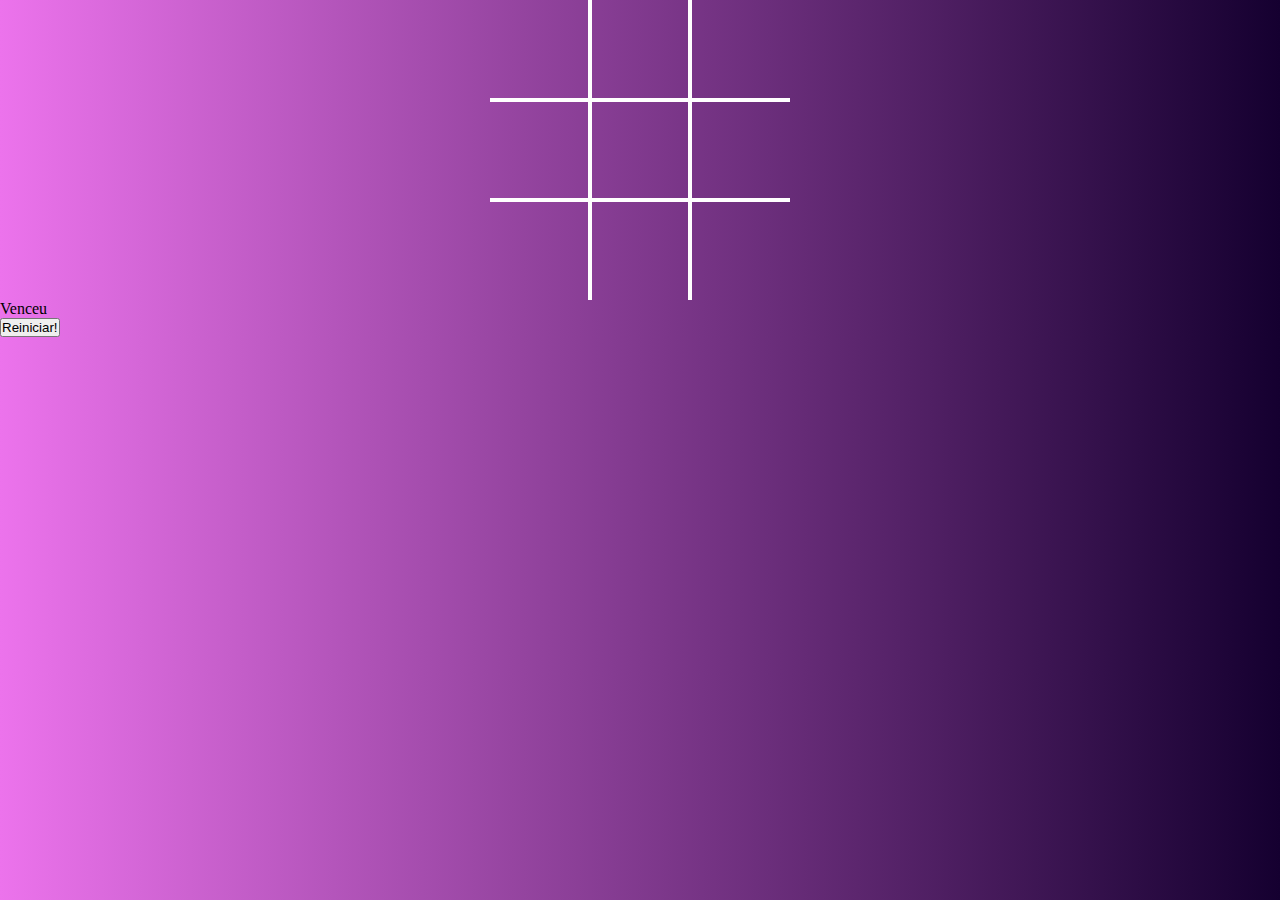
==== index.html @ 3076de23 "." ====
<!DOCTYPE html>
<html lang="en">
<head>
    <meta charset="UTF-8">
    <meta name="viewport" content="width=device-width, initial-scale=1.0">
    <link rel="stylesheet" href="./css/style.css">
    <title>Jogo da Velha</title>
</head>
<body>
    
    <div class="board" data-board><!--classe que ira conter todas as 9 celulas-->
    <div class="cell" data-cell></div><!--1° celura filha  do board-->
    <div class="cell" data-cell></div><!--2° celura filha  do board-->
    <div class="cell" data-cell></div><!--3° celura filha  do board-->
    <div class="cell" data-cell></div><!--4° celura filha  do board-->
    <div class="cell" data-cell></div><!--5° celura filha  do board-->
    <div class="cell" data-cell></div><!--6° celura filha  do board-->
    <div class="cell" data-cell></div><!--7° celura filha  do board-->
    <div class="cell" data-cell></div><!--8° celura filha  do board-->
    <div class="cell" data-cell></div><!--9° celura filha  do board-->
    <!--Lá vai uma declaração pra você " Você é uma pessoa que eu admiro pra caramba, eu gosto de você e gosto de ficar com você
    meu riso é tão felixx contigo meu melhor amigo é oi seu amor 
    e"-->
</div>

    <div class="winnig-message" data-winning-message>


    </div>

    <p class="winnig-message-text" data-winning-message-text> Venceu</p>

    <button class="winning-message-button" data-restart-button>Reiniciar!</button>

</body>
</html>
---- css/style.css ----
*{
    /*chamado RESET - ele vai chamar todos os elementos da nossa pág*/
box-sizing:border-box;
margin: 0;
padding:0;
}

body{
    background: linear-gradient(90deg, black, pink, rgb(236, 115, 236) 0%,
    rgb(21, 0, 48) 100%)
}

.board {    
    display: grid;
    width: 100%;
    height: 100%;

    justify-content: center;
    align-content: center;
    justify-items: center; /*irá alinhar o conteudo da célula "X" e 
                            a "bolinha"  no centro da célula*/
    align-items: center;
    grid-template-columns: repeat(3, auto);
}
.cell{
    width: 100px;
    height: 100px;
    border: 2px solid white; /*borda bca*/
    display: flex;
    justify-content: center;
    align-items: center; /*o display, o justify e align é para garantir que o contéudo
                         irá ficar dentro da célula*/
    position: relative;
}
/*vamos tirar bordas*/
.cell:nth-child(1),
.cell:nth-child(2),
.cell:nth-child(3){
    border-top:none; 
   
}

.cell:nth-child(7),
.cell:nth-child(8),
.cell:nth-child(9){
    border-bottom:none; 
   
}

.cell:nth-child(1),
.cell:nth-child(4),
.cell:nth-child(7){
    border-left:none; 
   
}

.cell:nth-child(3),
.cell:nth-child(6),
.cell:nth-child(9){
    border-right:none; 
   
}
/*Mensagem de vitória*/
.winning-message{
    display: none;
}
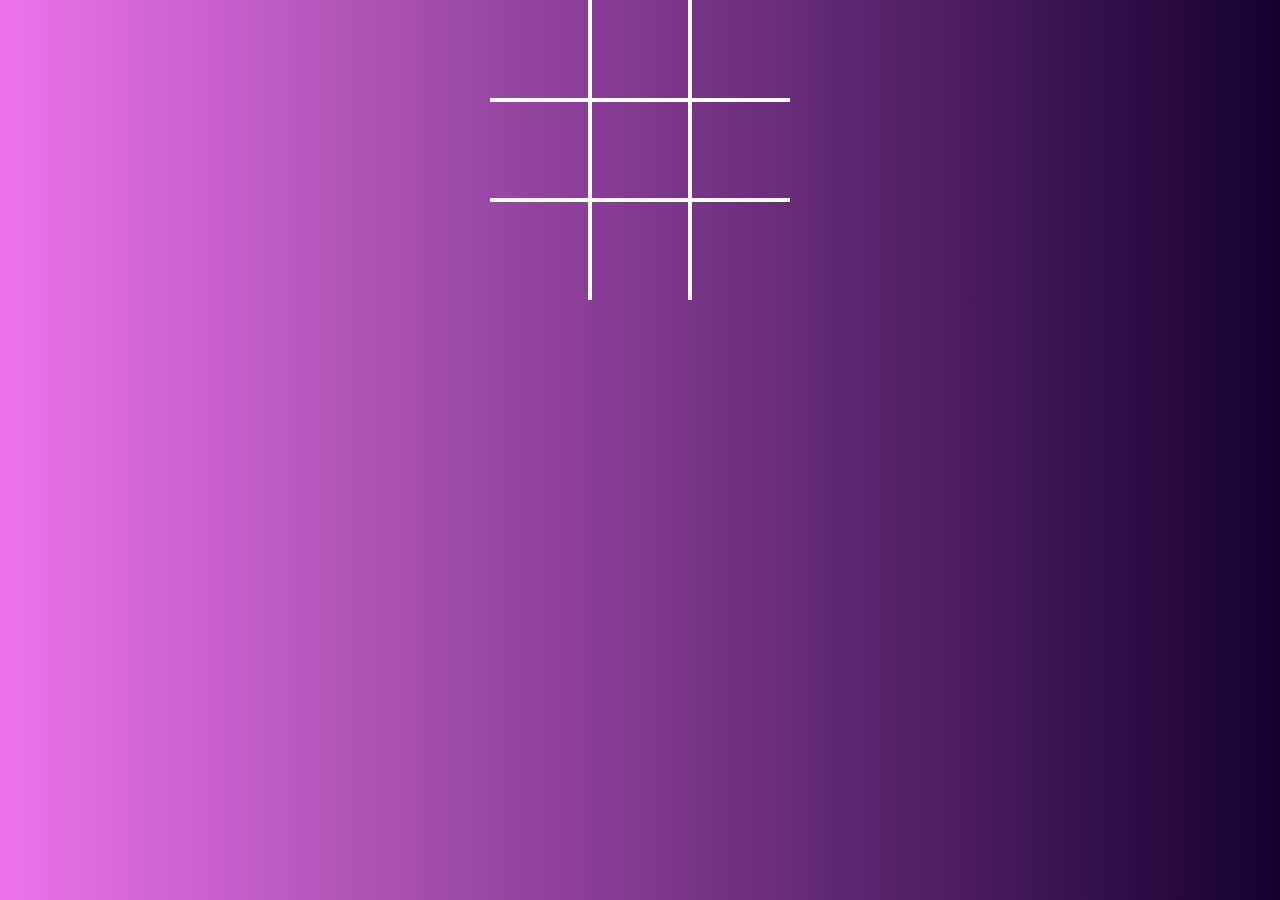
==== commit 0a3d57cd: "." ====
--- a/index.html
+++ b/index.html
@@ -23,14 +23,12 @@
     e"-->
 </div>
 
-    <div class="winnig-message" data-winning-message>
+    <div class="winning-message" data-winning-message>
 
 
-    </div>
-
-    <p class="winnig-message-text" data-winning-message-text> Venceu</p>
+    <p class="winning-message-text" data-winning-message-text> Venceu</p>
 
     <button class="winning-message-button" data-restart-button>Reiniciar!</button>
-
+</div>
 </body>
 </html>--- a/css/style.css
+++ b/css/style.css
@@ -32,28 +32,28 @@
                          irá ficar dentro da célula*/
     position: relative;
 }
-/*vamos tirar bordas*/
+/*vamos tirar bordas da 1, 2 e 3 celula*/
 .cell:nth-child(1),
 .cell:nth-child(2),
 .cell:nth-child(3){
     border-top:none; 
    
 }
-
+/*vamos tirar bordas da 7, 8 e 9 celula*/
 .cell:nth-child(7),
 .cell:nth-child(8),
 .cell:nth-child(9){
     border-bottom:none; 
    
 }
-
+/*vamos tirar bordas da 1, 4 e 7 celula*/
 .cell:nth-child(1),
 .cell:nth-child(4),
 .cell:nth-child(7){
     border-left:none; 
    
 }
-
+/*vamos tirar bordas da 3, 6 e 9 celula*/
 .cell:nth-child(3),
 .cell:nth-child(6),
 .cell:nth-child(9){
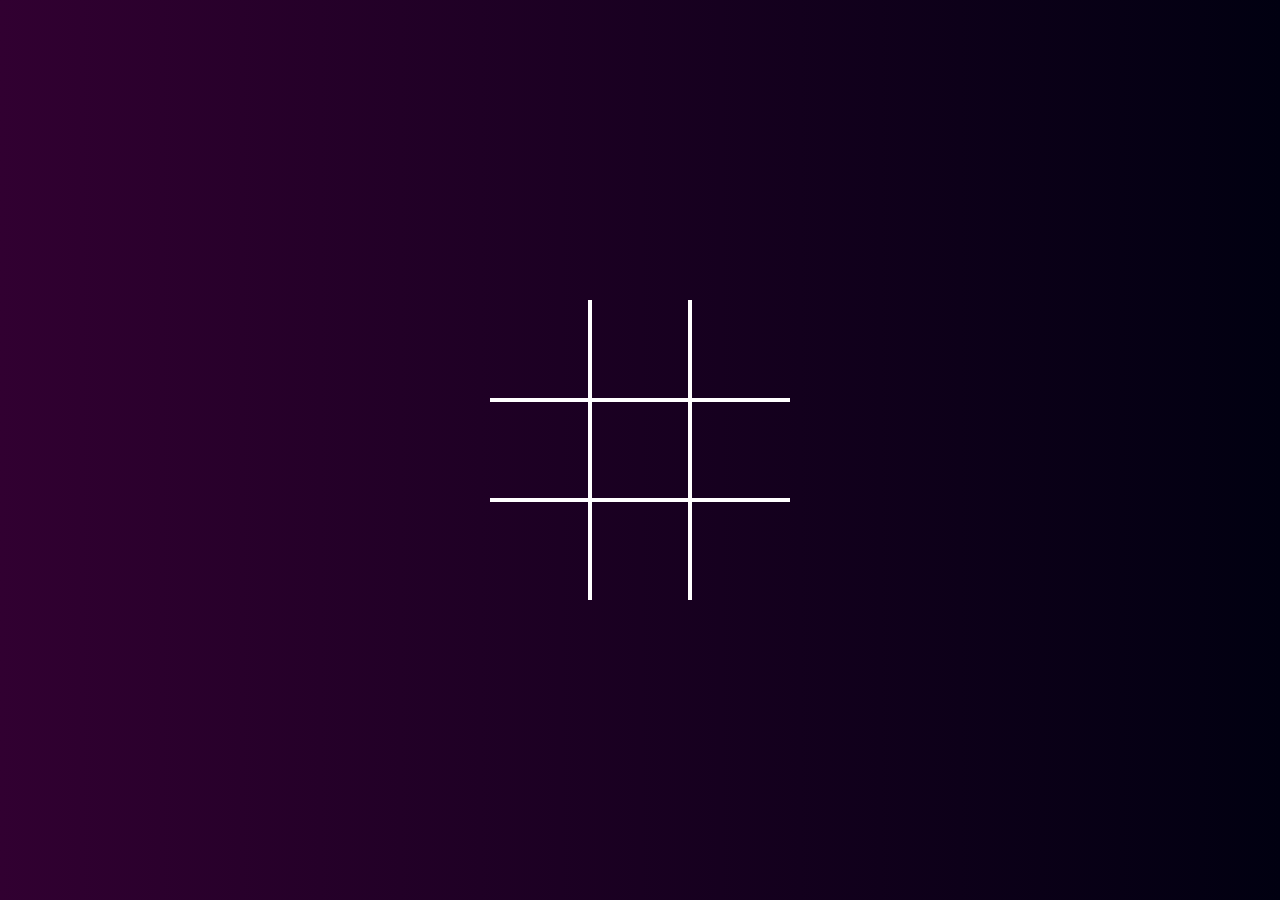
==== commit 1148209a: "atualizados" ====
--- a/index.html
+++ b/index.html
@@ -8,9 +8,10 @@
 </head>
 <body>
     
-    <div class="board" data-board><!--classe que ira conter todas as 9 celulas-->
-    <div class="cell" data-cell></div><!--1° celura filha  do board-->
-    <div class="cell" data-cell></div><!--2° celura filha  do board-->
+    <div class="board x" data-board><!--classe que ira conter todas as 9 celulas-->
+
+    <div class="cell x" data-cell></div><!--1° celura filha  do board-->
+    <div class="cell circle" data-cell></div><!--2° celura filha  do board-->
     <div class="cell" data-cell></div><!--3° celura filha  do board-->
     <div class="cell" data-cell></div><!--4° celura filha  do board-->
     <div class="cell" data-cell></div><!--5° celura filha  do board-->
@@ -18,15 +19,13 @@
     <div class="cell" data-cell></div><!--7° celura filha  do board-->
     <div class="cell" data-cell></div><!--8° celura filha  do board-->
     <div class="cell" data-cell></div><!--9° celura filha  do board-->
-    <!--Lá vai uma declaração pra você " Você é uma pessoa que eu admiro pra caramba, eu gosto de você e gosto de ficar com você
-    meu riso é tão felixx contigo meu melhor amigo é oi seu amor 
-    e"-->
+    
 </div>
 
     <div class="winning-message" data-winning-message>
 
 
-    <p class="winning-message-text" data-winning-message-text> Venceu</p>
+    <p class="winning-message-text" data-winning-message-text>X Venceu</p>
 
     <button class="winning-message-button" data-restart-button>Reiniciar!</button>
 </div>
--- a/css/style.css
+++ b/css/style.css
@@ -6,8 +6,10 @@
 }
 
 body{
-    background: linear-gradient(90deg, black, pink, rgb(236, 115, 236) 0%,
-    rgb(21, 0, 48) 100%)
+    height: 100vh;
+    width: 100vw;
+    background: linear-gradient(90deg, rgb(252, 170, 234), rgb(185, 112, 124), rgb(49, 0, 49) 0%,
+    rgb(1, 0, 17) 100%)
 }
 
 .board {    
@@ -63,4 +65,22 @@
 /*Mensagem de vitória*/
 .winning-message{
     display: none;
-}+}
+
+/* x */
+.cell.x ::before,
+.cell.x ::after, /* as 2 linhas e pracriar a perninha do x "antes e depois"/*
+
+.board.x.cell: :not(.x):not(.circle):hover::after  /* quero pegar todas as celulas da board x,*/
+/*que nao tenha a classe x e nem a classse circle, e nas celulas que estao vazias */
+.board.x.cell: :not(.x):not(.circle):hover::after/*quero aplicar o hover after e before*/
+.board.x.cell: :not(.x):not(.circle):hover::before {
+    
+    content: ""; /*significa - vazio */
+    height: calc(100px * 0.15); /*100px e o tamanho da altura da celula, e 15% do altura da celula*/
+    width: calc(100px *  0.9); /*100px e o tamanho da largura da celula, e 90% do altura da celula*/
+    background: #fdb2df;
+    position: absolute; /* esse position ira fazer com que forme o X normal*/
+    
+} 
+
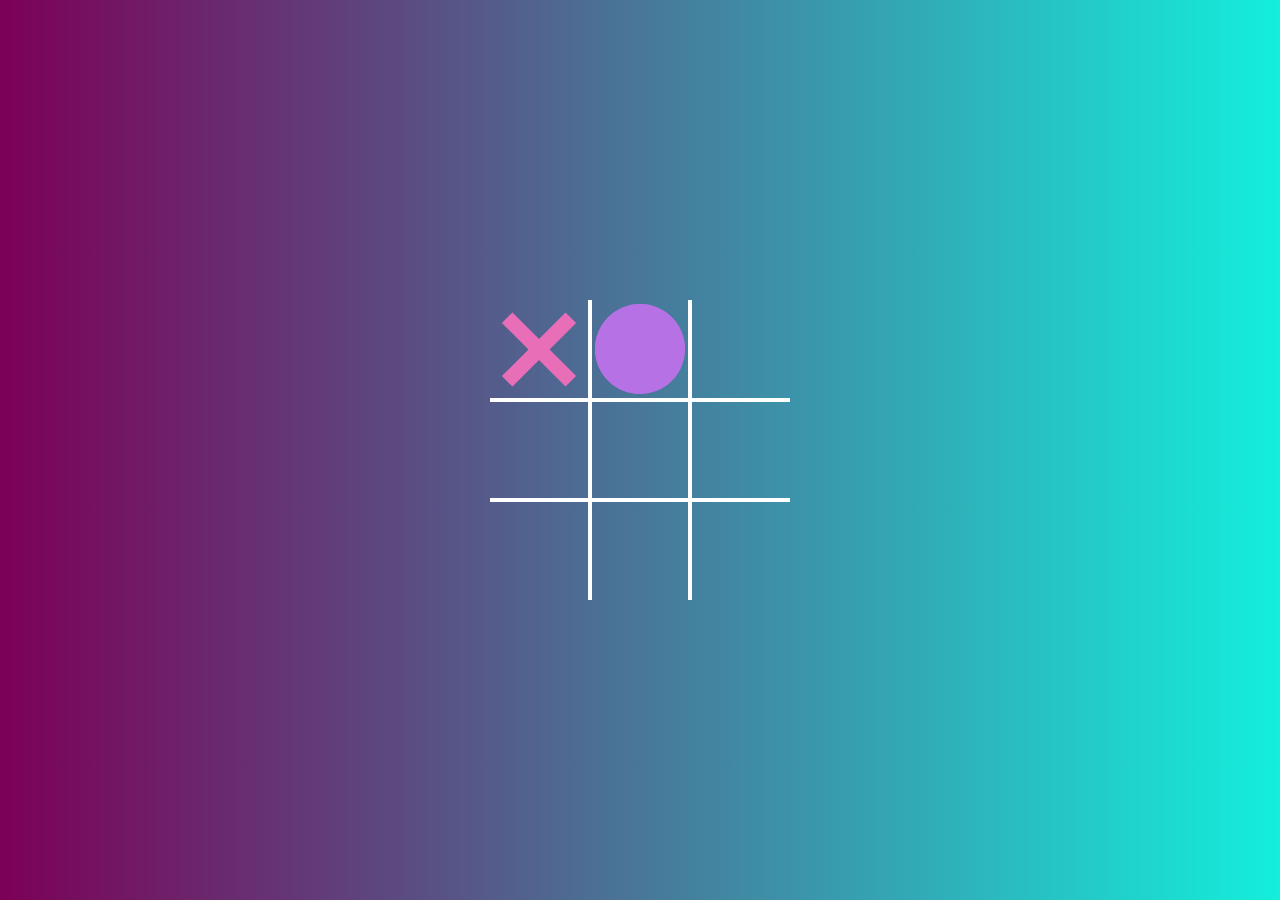
==== commit 03590895: "att" ====
--- a/index.html
+++ b/index.html
@@ -8,7 +8,7 @@
 </head>
 <body>
     
-    <div class="board x" data-board><!--classe que ira conter todas as 9 celulas-->
+    <div class="board x" ><!--classe que ira conter todas as 9 celulas-->
 
     <div class="cell x" data-cell></div><!--1° celura filha  do board-->
     <div class="cell circle" data-cell></div><!--2° celura filha  do board-->
--- a/css/style.css
+++ b/css/style.css
@@ -8,8 +8,8 @@
 body{
     height: 100vh;
     width: 100vw;
-    background: linear-gradient(90deg, rgb(252, 170, 234), rgb(185, 112, 124), rgb(49, 0, 49) 0%,
-    rgb(1, 0, 17) 100%)
+    background: linear-gradient(90deg, rgb(175, 95, 158), rgb(241, 110, 253), rgb(124, 0, 87) 0%,
+    rgb(20, 238, 220) 100%)
 }
 
 .board {    
@@ -68,19 +68,48 @@
 }
 
 /* x */
-.cell.x ::before,
-.cell.x ::after, /* as 2 linhas e pracriar a perninha do x "antes e depois"/*
+.cell.x::before,
+.cell.x::after, /* as 2 linhas e pracriar a perninha do x "antes e depois"/*
 
 .board.x.cell: :not(.x):not(.circle):hover::after  /* quero pegar todas as celulas da board x,*/
 /*que nao tenha a classe x e nem a classse circle, e nas celulas que estao vazias */
-.board.x.cell: :not(.x):not(.circle):hover::after/*quero aplicar o hover after e before*/
-.board.x.cell: :not(.x):not(.circle):hover::before {
+.board.x .cell:not(.x):not(.circle):hover::after, /*quero aplicar o hover after e before*/
+.board.x .cell:not(.x):not(.circle):hover::before {
     
     content: ""; /*significa - vazio */
     height: calc(100px * 0.15); /*100px e o tamanho da altura da celula, e 15% do altura da celula*/
     width: calc(100px *  0.9); /*100px e o tamanho da largura da celula, e 90% do altura da celula*/
-    background: #fdb2df;
+    background: #e96eb8;
     position: absolute; /* esse position ira fazer com que forme o X normal*/
-    
 } 
 
+ .cell.x::before, /*before e uma perninha do x*/
+ .board.x .cell.cell:not(.x):not(.circle):hover::before { 
+    transform: rotate(45deg);
+ }
+
+.cell.x::after, /*after e outra perninha do x*/
+.board.board.x .cell:not(.x):not(.circle):hover::after {
+    transform: rotate(-45deg);
+}
+ /*circle*/
+ .cell.circle::before,
+ .cell.circle::after{
+    content: "";
+    height: calc(100px * 0.9);
+    width: calc(100px * 0.9);
+    background: rgb(182, 114, 228);
+    position: absolute;
+    border-radius: 50%; /*ira deixar no formato de circulo*/
+ }
+ 
+/*serve para informar que ja tem um x e um circulo selecionado dentro da celula
+nao ira permitir que seja clicado com mause*/
+.cell.x, .cell.circle {
+    cursor: not-allowed;
+}
+
+/*mensagem de vitoria*/
+.winning-message {
+    display: none;
+}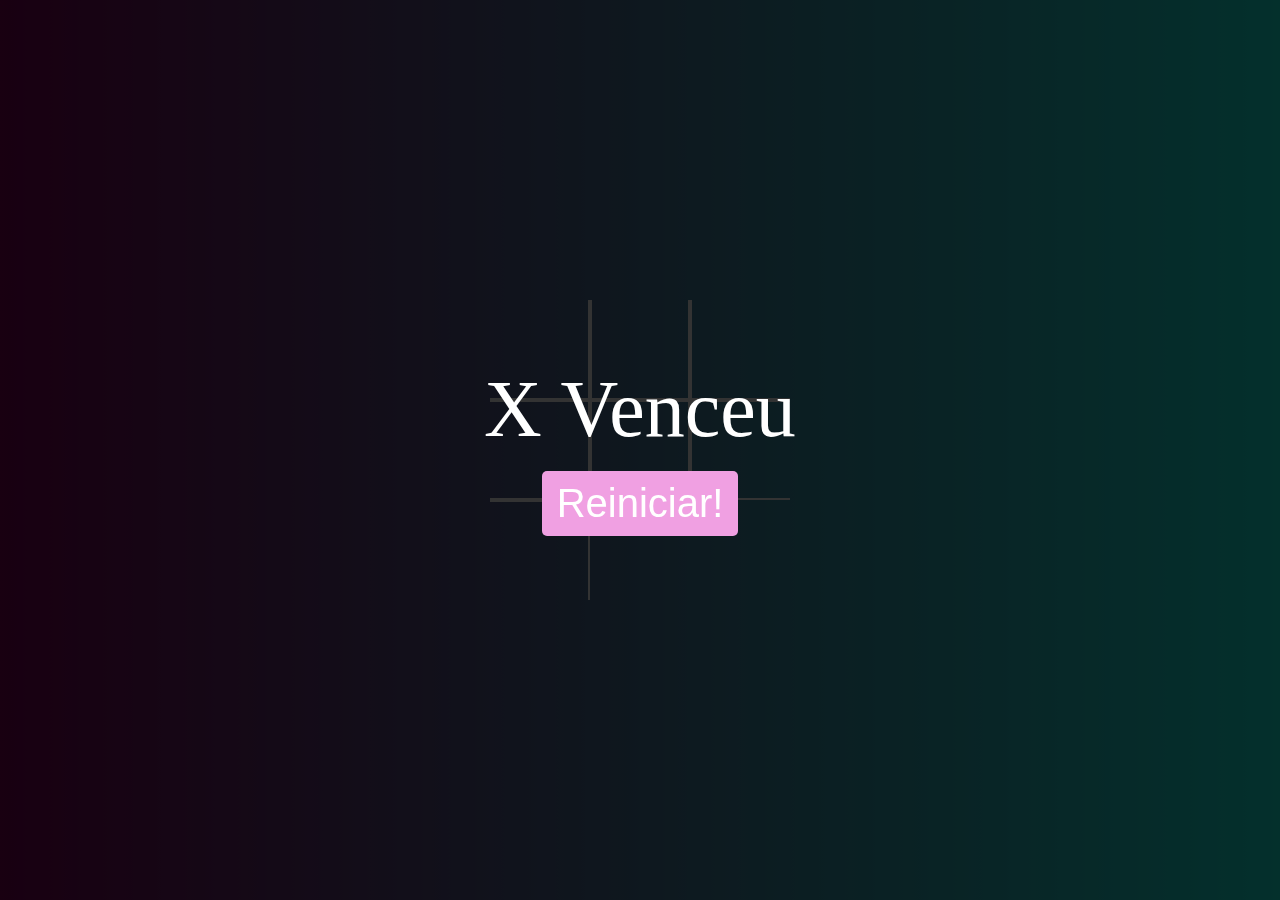
==== commit c04e4aaa: "js" ====
--- a/index.html
+++ b/index.html
@@ -8,10 +8,9 @@
 </head>
 <body>
     
-    <div class="board x" ><!--classe que ira conter todas as 9 celulas-->
+    <div class="board"data-board  ><!--classe que ira conter todas as 9 celulas-->
 
-    <div class="cell x" data-cell></div><!--1° celura filha  do board-->
-    <div class="cell circle" data-cell></div><!--2° celura filha  do board-->
+   
     <div class="cell" data-cell></div><!--3° celura filha  do board-->
     <div class="cell" data-cell></div><!--4° celura filha  do board-->
     <div class="cell" data-cell></div><!--5° celura filha  do board-->
@@ -23,11 +22,12 @@
 </div>
 
     <div class="winning-message" data-winning-message>
+    <p class="winning-message-text" data-winning-message-text>X Venceu</p>
+    <button class="winning-message-button" data-restart-button>Reiniciar!</button>
+</div>
+
+<script src="./js/script.js"></script>
 
 
-    <p class="winning-message-text" data-winning-message-text>X Venceu</p>
-
-    <button class="winning-message-button" data-restart-button>Reiniciar!</button>
-</div>
 </body>
 </html>--- a/css/style.css
+++ b/css/style.css
@@ -109,7 +109,42 @@
     cursor: not-allowed;
 }
 
-/*mensagem de vitoria*/
-.winning-message {
-    display: none;
+ /* Mensagem de Vitória */
+ .winning-message{
+    display: flex;
+    position: fixed;
+    top: 0;
+    left: 0;
+    right: 0;
+    bottom: 0;
+    justify-content: center;
+    align-items: center;
+    background-color: rgba(0,0,0,0.8);
+    flex-direction: column;
+ }
+
+ .winning-message-button{
+    font-size: 2.5rem;
+    background-color: rgb(240, 160, 226);
+    padding: 10px 15px;
+    cursor: pointer;
+    border-radius: 5px;
+    border: none;
+    margin-top: 16px;
+    color: white;
+}
+ 
+.winning-message-button:hover{ /*efeito de hover qdo passar
+                                o mouse em cima do botao o efeito seja fonte bca
+                                e fundo verde*/
+color: rgb(250, 0, 187);
+background-color:white; }
+
+.winning-message-text{
+    color:white;
+    font-size: 5rem;
+}
+
+.show-winning-message { /*para aparecer a msg de vitoria*/
+    display: flex;
 }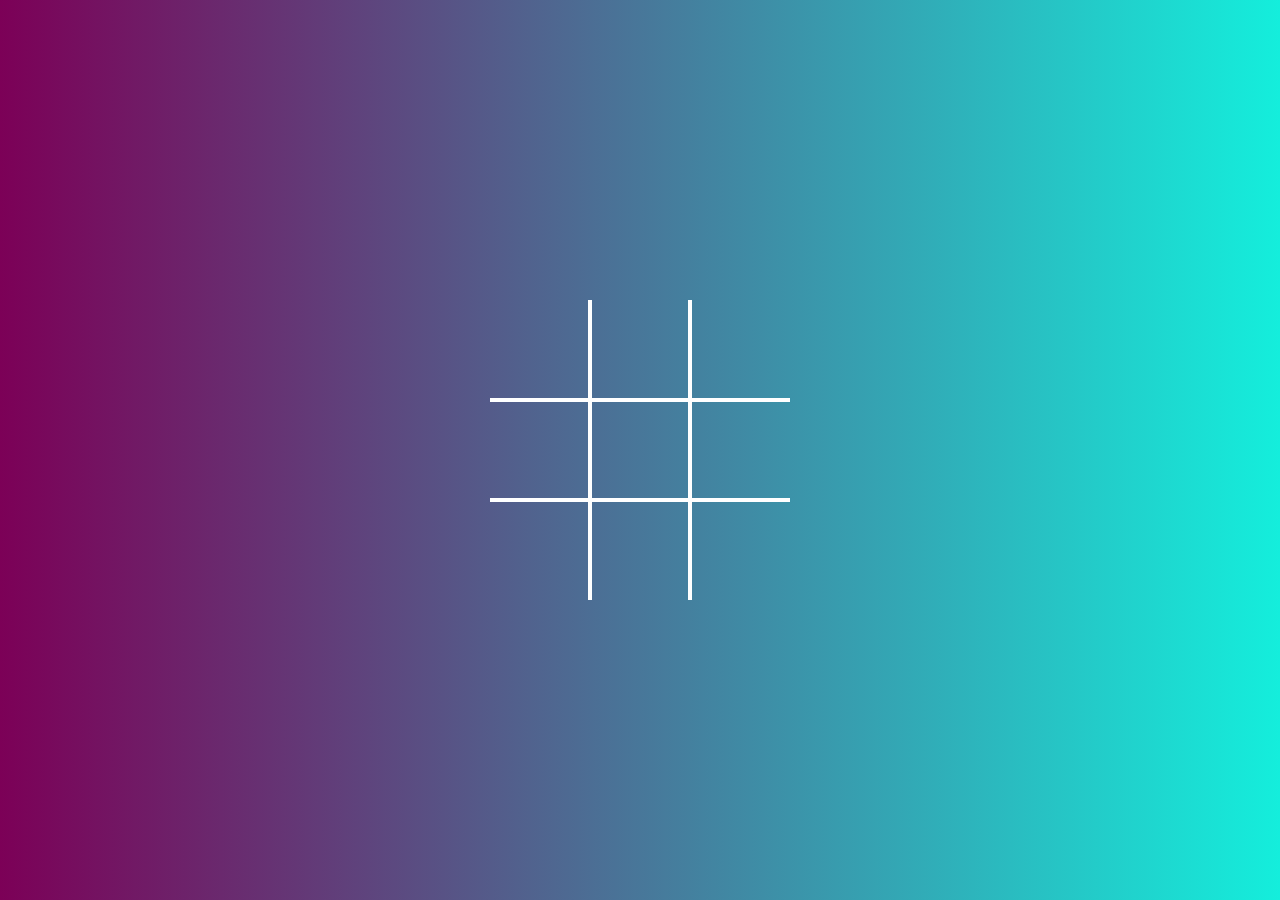
==== commit 9c6b9f01: "js ok" ====
--- a/index.html
+++ b/index.html
@@ -11,13 +11,15 @@
     <div class="board"data-board  ><!--classe que ira conter todas as 9 celulas-->
 
    
-    <div class="cell" data-cell></div><!--3° celura filha  do board-->
-    <div class="cell" data-cell></div><!--4° celura filha  do board-->
-    <div class="cell" data-cell></div><!--5° celura filha  do board-->
-    <div class="cell" data-cell></div><!--6° celura filha  do board-->
-    <div class="cell" data-cell></div><!--7° celura filha  do board-->
-    <div class="cell" data-cell></div><!--8° celura filha  do board-->
-    <div class="cell" data-cell></div><!--9° celura filha  do board-->
+        <div class="cell x" data-cell></div><!--1° celura filha  do board-->
+        <div class="cell circle" data-cell></div><!--2° celura filha  do board-->
+        <div class="cell" data-cell></div><!--3° celura filha  do board-->
+        <div class="cell" data-cell></div><!--4° celura filha  do board-->
+        <div class="cell" data-cell></div><!--5° celura filha  do board-->
+        <div class="cell" data-cell></div><!--6° celura filha  do board-->
+        <div class="cell" data-cell></div><!--7° celura filha  do board-->
+        <div class="cell" data-cell></div><!--8° celura filha  do board-->
+        <div class="cell" data-cell></div><!--9° celura filha  do board-->
     
 </div>
 
@@ -26,7 +28,7 @@
     <button class="winning-message-button" data-restart-button>Reiniciar!</button>
 </div>
 
-<script src="./js/script.js"></script>
+<script src="./js/scripts.js"></script>
 
 
 </body>
--- a/css/style.css
+++ b/css/style.css
@@ -111,7 +111,7 @@
 
  /* Mensagem de Vitória */
  .winning-message{
-    display: flex;
+    display: none;
     position: fixed;
     top: 0;
     left: 0;
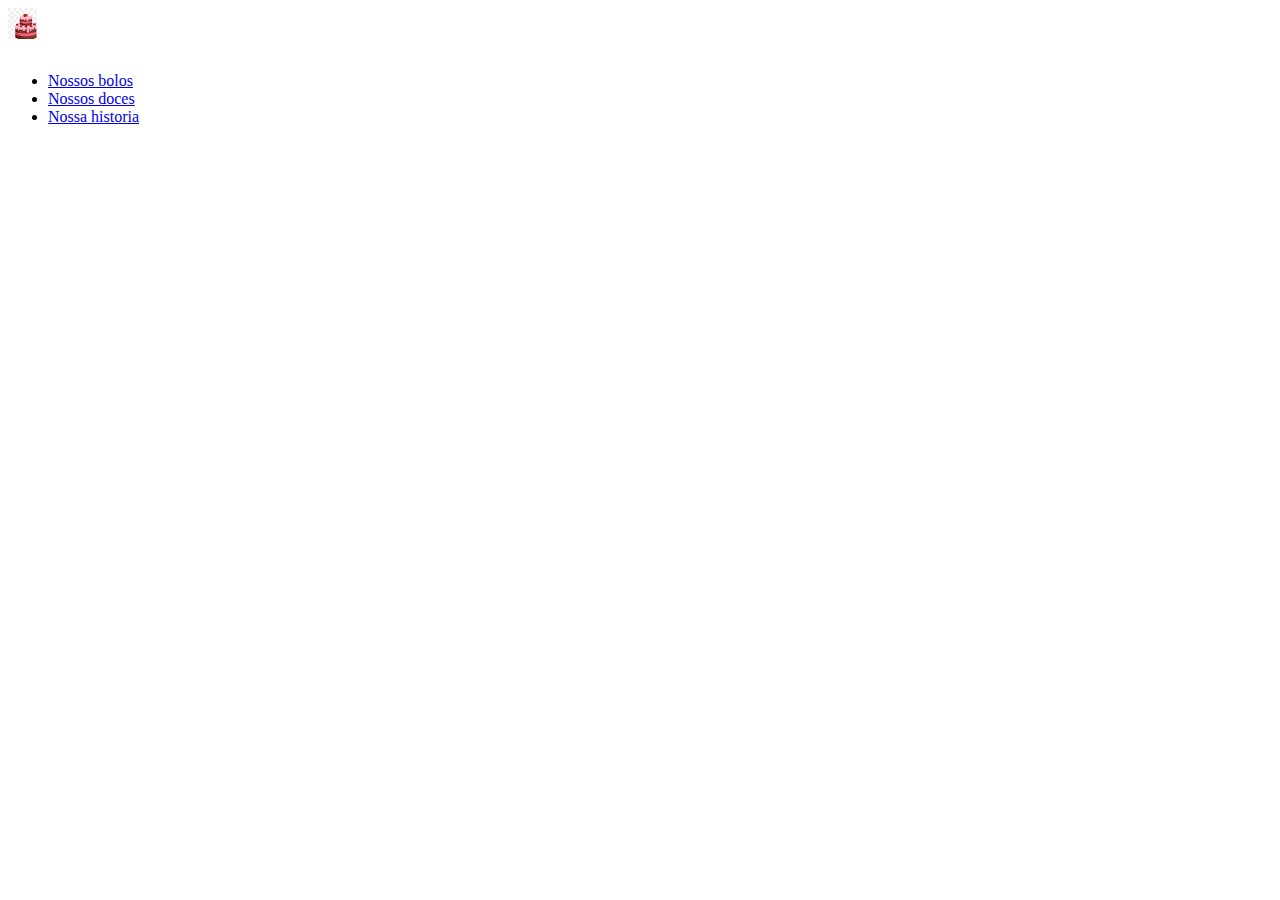
==== commit 038b5162: "logo" ====
--- a/index.html
+++ b/index.html
@@ -1,35 +1,24 @@
 <!DOCTYPE html>
-<html lang="en">
+<html lang="pr-br">
 <head>
-    <meta charset="UTF-8">
-    <meta name="viewport" content="width=device-width, initial-scale=1.0">
+	<meta charset="UTF-8">
+	    <meta name="viewport" content="width=device-width, initial-scale=1.0">
+	            <title>vahcakes</title>
     <link rel="stylesheet" href="./css/style.css">
-    <title>Jogo da Velha</title>
+    <title>	Vahcakes</title>
 </head>
 <body>
-    
-    <div class="board"data-board  ><!--classe que ira conter todas as 9 celulas-->
-
-   
-        <div class="cell x" data-cell></div><!--1° celura filha  do board-->
-        <div class="cell circle" data-cell></div><!--2° celura filha  do board-->
-        <div class="cell" data-cell></div><!--3° celura filha  do board-->
-        <div class="cell" data-cell></div><!--4° celura filha  do board-->
-        <div class="cell" data-cell></div><!--5° celura filha  do board-->
-        <div class="cell" data-cell></div><!--6° celura filha  do board-->
-        <div class="cell" data-cell></div><!--7° celura filha  do board-->
-        <div class="cell" data-cell></div><!--8° celura filha  do board-->
-        <div class="cell" data-cell></div><!--9° celura filha  do board-->
-    
-</div>
-
-    <div class="winning-message" data-winning-message>
-    <p class="winning-message-text" data-winning-message-text>X Venceu</p>
-    <button class="winning-message-button" data-restart-button>Reiniciar!</button>
-</div>
-
-<script src="./js/scripts.js"></script>
+    <header>
+        <div logo></div>
+            <img src="./img/img.jpg" alt="Logo">
+        </div>
+        <ul>          
+        <li><a href="#">Nossos bolos</a></li>
+          <li><a href="#">Nossos doces</a></li>
+          <li><a href="#">Nossa historia</a></li>
+        </ul>
+        </div>
+    </header>
+    </body<
 
 
-</body>
-</html>